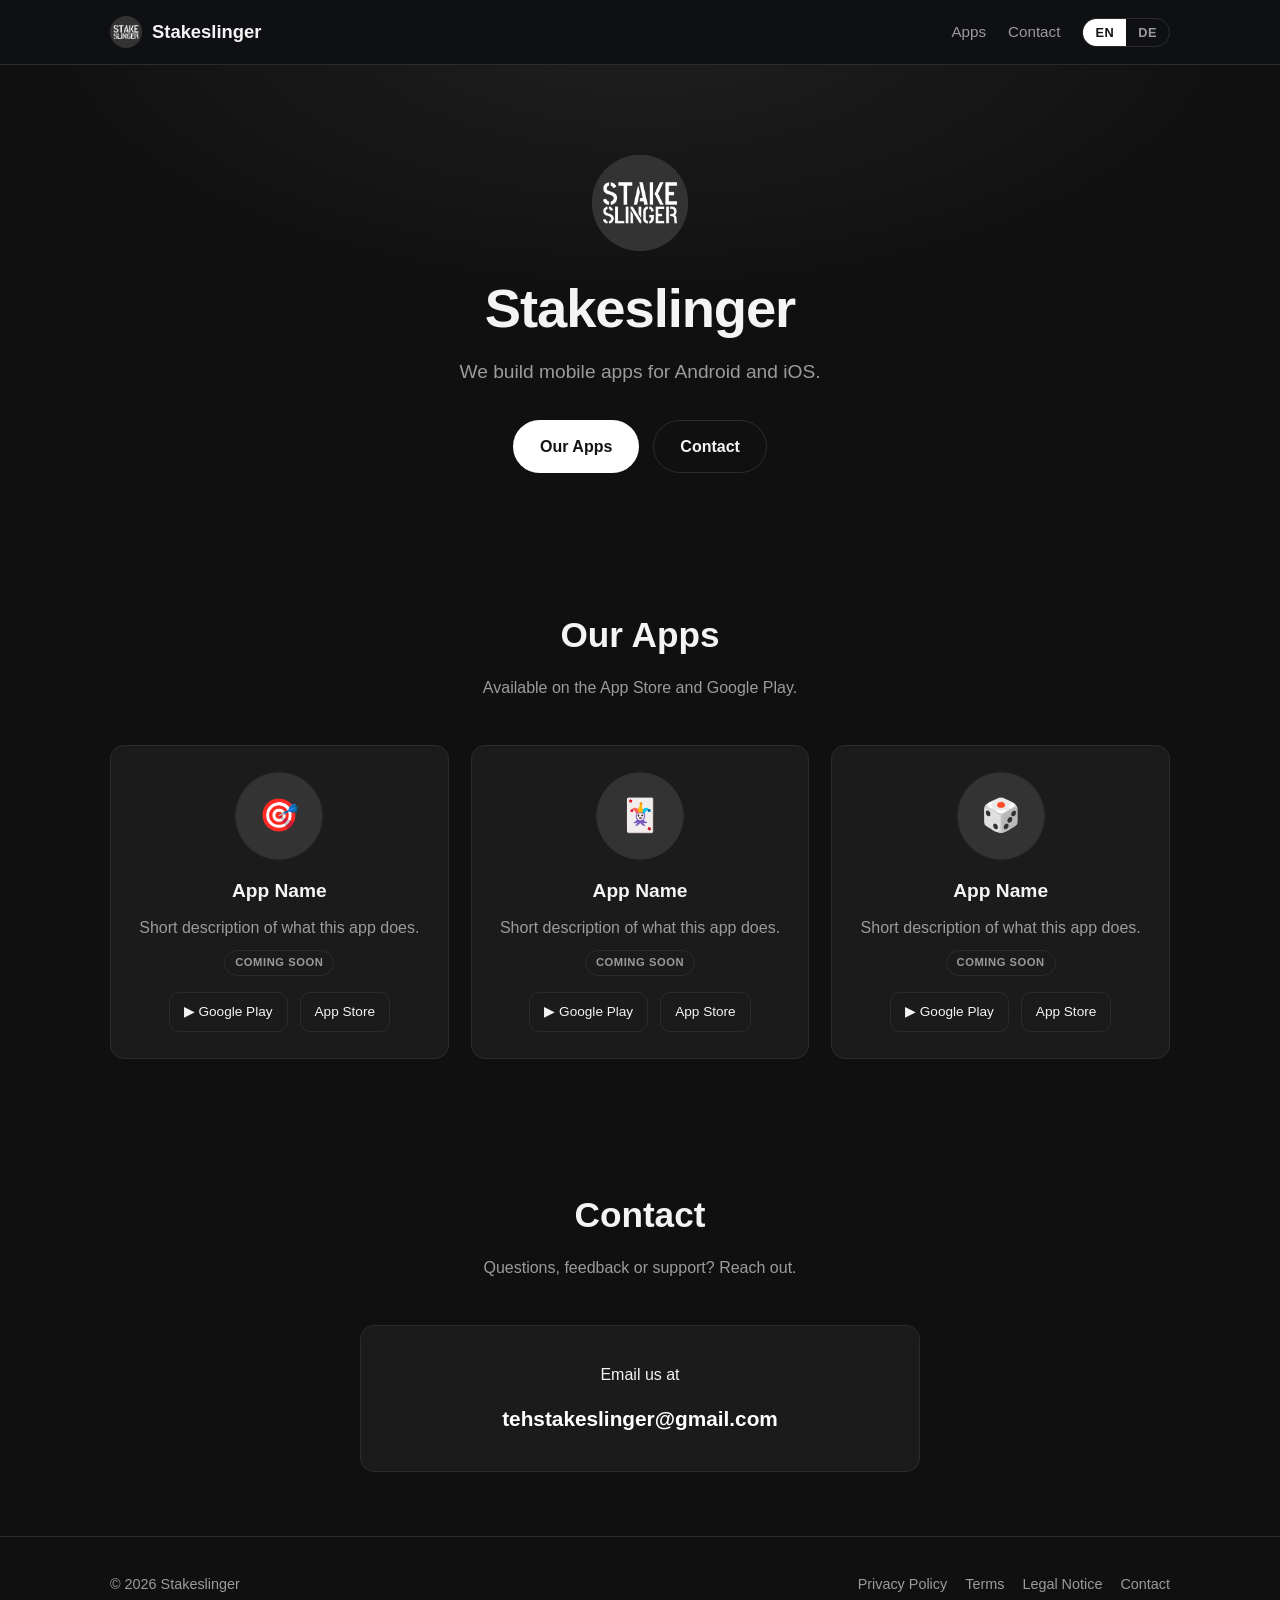
==== index.html @ e756782a "rework legal docs for Mexico jurisdiction + EU data transfer Company is based in Mexico; Firebase ba" ====
<!DOCTYPE html>
<html lang="en">
<head>
  <meta charset="UTF-8">
  <meta name="viewport" content="width=device-width, initial-scale=1.0">
  <title>Stakeslinger — Mobile Apps</title>
  <meta name="description" content="Stakeslinger builds mobile apps for Android and iOS. Learn about our apps and get in touch.">
  <meta name="author" content="Stakeslinger">
  <meta name="robots" content="index, follow">
  <link rel="canonical" href="https://stakeslinger.com/">

  <!-- Open Graph -->
  <meta property="og:type" content="website">
  <meta property="og:url" content="https://stakeslinger.com/">
  <meta property="og:title" content="Stakeslinger — Mobile Apps">
  <meta property="og:description" content="Stakeslinger builds mobile apps for Android and iOS.">
  <meta property="og:image" content="https://stakeslinger.com/images/og-image.png">
  <meta property="og:site_name" content="Stakeslinger">

  <!-- Twitter -->
  <meta name="twitter:card" content="summary_large_image">
  <meta name="twitter:title" content="Stakeslinger — Mobile Apps">
  <meta name="twitter:description" content="Stakeslinger builds mobile apps for Android and iOS.">
  <meta name="twitter:image" content="https://stakeslinger.com/images/og-image.png">

  <!-- Icons / PWA -->
  <link rel="icon" href="/favicon.ico" sizes="any">
  <link rel="icon" type="image/png" href="/icons/icon-32.png">
  <link rel="apple-touch-icon" href="/icons/icon-192.png">
  <link rel="manifest" href="/manifest.json">
  <meta name="theme-color" content="#101010">

  <link rel="stylesheet" href="/css/style.css">

  <!-- Structured Data -->
  <script type="application/ld+json">
  {
    "@context": "https://schema.org",
    "@type": "Organization",
    "name": "Stakeslinger",
    "url": "https://stakeslinger.com",
    "logo": "https://stakeslinger.com/images/logo.png",
    "email": "tehstakeslinger@gmail.com"
  }
  </script>
</head>
<body>
  <header class="site-header">
    <div class="container nav">
      <a class="brand" href="/">
        <img src="/images/logo.png" alt="Stakeslinger" onerror="this.style.display='none'">
        <span>Stakeslinger</span>
      </a>
      <nav class="nav-links">
        <a href="#apps" class="hide-mobile"><span data-lang="en">Apps</span><span data-lang="de">Apps</span></a>
        <a href="#contact" class="hide-mobile"><span data-lang="en">Contact</span><span data-lang="de">Kontakt</span></a>
        <div class="lang-toggle">
          <button data-set-lang="en">EN</button>
          <button data-set-lang="de">DE</button>
        </div>
      </nav>
    </div>
  </header>

  <!-- Hero -->
  <section class="hero">
    <div class="container">
      <img class="logo" src="/images/logo.png" alt="Stakeslinger" onerror="this.style.display='none'">
      <h1>Stakeslinger</h1>
      <p class="lead">
        <span data-lang="en">We build mobile apps for Android and iOS.</span>
        <span data-lang="de">Wir entwickeln mobile Apps für Android und iOS.</span>
      </p>
      <div class="btn-row">
        <a class="btn btn-primary" href="#apps"><span data-lang="en">Our Apps</span><span data-lang="de">Unsere Apps</span></a>
        <a class="btn btn-ghost" href="#contact"><span data-lang="en">Contact</span><span data-lang="de">Kontakt</span></a>
      </div>
    </div>
  </section>

  <!-- Apps -->
  <section id="apps">
    <div class="container">
      <h2><span data-lang="en">Our Apps</span><span data-lang="de">Unsere Apps</span></h2>
      <p class="sub">
        <span data-lang="en">Available on the App Store and Google Play.</span>
        <span data-lang="de">Verfügbar im App Store und bei Google Play.</span>
      </p>
      <div class="grid grid-3">

        <!-- TODO: replace placeholder app cards with real apps -->
        <div class="card app-card">
          <div class="app-icon">🎯</div>
          <h3>App Name</h3>
          <p>
            <span data-lang="en">Short description of what this app does.</span>
            <span data-lang="de">Kurze Beschreibung, was diese App macht.</span>
          </p>
          <span class="badge soon"><span data-lang="en">Coming soon</span><span data-lang="de">Demnächst</span></span>
          <div class="store-badges">
            <a href="#" aria-label="Google Play">▶ Google Play</a>
            <a href="#" aria-label="App Store"> App Store</a>
          </div>
        </div>

        <div class="card app-card">
          <div class="app-icon">🃏</div>
          <h3>App Name</h3>
          <p>
            <span data-lang="en">Short description of what this app does.</span>
            <span data-lang="de">Kurze Beschreibung, was diese App macht.</span>
          </p>
          <span class="badge soon"><span data-lang="en">Coming soon</span><span data-lang="de">Demnächst</span></span>
          <div class="store-badges">
            <a href="#" aria-label="Google Play">▶ Google Play</a>
            <a href="#" aria-label="App Store"> App Store</a>
          </div>
        </div>

        <div class="card app-card">
          <div class="app-icon">🎲</div>
          <h3>App Name</h3>
          <p>
            <span data-lang="en">Short description of what this app does.</span>
            <span data-lang="de">Kurze Beschreibung, was diese App macht.</span>
          </p>
          <span class="badge soon"><span data-lang="en">Coming soon</span><span data-lang="de">Demnächst</span></span>
          <div class="store-badges">
            <a href="#" aria-label="Google Play">▶ Google Play</a>
            <a href="#" aria-label="App Store"> App Store</a>
          </div>
        </div>

      </div>
    </div>
  </section>

  <!-- Contact -->
  <section id="contact">
    <div class="container">
      <h2><span data-lang="en">Contact</span><span data-lang="de">Kontakt</span></h2>
      <p class="sub">
        <span data-lang="en">Questions, feedback or support? Reach out.</span>
        <span data-lang="de">Fragen, Feedback oder Support? Melde dich.</span>
      </p>
      <div class="contact-box">
        <p style="margin-bottom:14px;">
          <span data-lang="en">Email us at</span>
          <span data-lang="de">Schreib uns an</span>
        </p>
        <a class="email" href="mailto:tehstakeslinger@gmail.com">tehstakeslinger@gmail.com</a>
      </div>
    </div>
  </section>

  <footer class="site-footer">
    <div class="container footer-inner">
      <div>© <span id="year">2026</span> Stakeslinger</div>
      <nav class="footer-links">
        <a href="/privacy-policy.html"><span data-lang="en">Privacy Policy</span><span data-lang="de">Datenschutz</span></a>
        <a href="/terms.html"><span data-lang="en">Terms</span><span data-lang="de">AGB</span></a>
        <a href="/impressum.html"><span data-lang="en">Legal Notice</span><span data-lang="de">Rechtliches</span></a>
        <a href="mailto:tehstakeslinger@gmail.com"><span data-lang="en">Contact</span><span data-lang="de">Kontakt</span></a>
      </nav>
    </div>
  </footer>

  <script src="/js/main.js"></script>
</body>
</html>
---- css/style.css ----
/* Stakeslinger — shared styles */
:root {
  /* Monochrome palette matched to the logo (charcoal circle #333 + white) */
  --bg: #101010;
  --bg-elev: #181818;
  --bg-card: #1b1b1b;
  --circle: #333333;       /* logo circle color */
  --border: #2c2c2c;
  --text: #f4f4f4;
  --text-dim: #9b9b9b;
  --accent: #ffffff;       /* primary = white */
  --accent-ink: #141414;   /* text on white surfaces */
  --radius: 14px;
  --maxw: 1100px;
  --font: -apple-system, BlinkMacSystemFont, "Segoe UI", Roboto, Helvetica, Arial, sans-serif;
}

* { box-sizing: border-box; margin: 0; padding: 0; }

html { scroll-behavior: smooth; }

body {
  font-family: var(--font);
  background: var(--bg);
  color: var(--text);
  line-height: 1.6;
  -webkit-font-smoothing: antialiased;
}

a { color: var(--accent); text-decoration: none; }
a:hover { text-decoration: underline; }

img { max-width: 100%; display: block; }

.container { max-width: var(--maxw); margin: 0 auto; padding: 0 20px; }

/* ---------- Header ---------- */
.site-header {
  position: sticky;
  top: 0;
  z-index: 50;
  background: rgba(15, 17, 21, 0.85);
  backdrop-filter: blur(10px);
  border-bottom: 1px solid var(--border);
}
.nav {
  display: flex;
  align-items: center;
  justify-content: space-between;
  height: 64px;
}
.brand {
  display: flex;
  align-items: center;
  gap: 10px;
  font-weight: 700;
  font-size: 1.15rem;
  color: var(--text);
}
.brand img { height: 32px; width: auto; }
.brand:hover { text-decoration: none; }
.nav-links { display: flex; align-items: center; gap: 22px; }
.nav-links a { color: var(--text-dim); font-size: 0.95rem; }
.nav-links a:hover { color: var(--text); text-decoration: none; }

.lang-toggle {
  display: inline-flex;
  border: 1px solid var(--border);
  border-radius: 999px;
  overflow: hidden;
}
.lang-toggle button {
  background: transparent;
  border: 0;
  color: var(--text-dim);
  padding: 6px 12px;
  font-size: 0.8rem;
  font-weight: 600;
  cursor: pointer;
  letter-spacing: 0.04em;
}
.lang-toggle button.active { background: var(--accent); color: var(--accent-ink); }

/* ---------- Hero ---------- */
.hero {
  padding: 90px 0 70px;
  text-align: center;
  background:
    radial-gradient(900px 420px at 50% -12%, rgba(255,255,255,0.07), transparent 70%),
    var(--bg);
}
.hero img.logo { height: 96px; width: auto; margin: 0 auto 28px; }
.hero h1 { font-size: clamp(2.1rem, 5vw, 3.4rem); line-height: 1.1; letter-spacing: -0.02em; }
.hero p.lead { color: var(--text-dim); font-size: 1.2rem; max-width: 640px; margin: 18px auto 32px; }

.btn {
  display: inline-block;
  padding: 13px 26px;
  border-radius: 999px;
  font-weight: 600;
  font-size: 1rem;
  cursor: pointer;
  border: 1px solid transparent;
  transition: transform 0.12s ease, opacity 0.12s ease;
}
.btn:hover { text-decoration: none; transform: translateY(-1px); }
.btn-primary { background: var(--accent); color: var(--accent-ink); }
.btn-primary:hover { background: #e2e2e2; }
.btn-ghost { background: transparent; border-color: var(--border); color: var(--text); }
.btn-ghost:hover { border-color: var(--text-dim); }
.btn-row { display: flex; gap: 14px; justify-content: center; flex-wrap: wrap; }

/* ---------- Sections ---------- */
section { padding: 64px 0; }
section h2 { font-size: clamp(1.6rem, 3vw, 2.2rem); margin-bottom: 12px; text-align: center; }
section .sub { color: var(--text-dim); text-align: center; max-width: 620px; margin: 0 auto 44px; }

.grid { display: grid; gap: 22px; }
.grid-3 { grid-template-columns: repeat(3, 1fr); }
.grid-2 { grid-template-columns: repeat(2, 1fr); }

.card {
  background: var(--bg-card);
  border: 1px solid var(--border);
  border-radius: var(--radius);
  padding: 26px;
}
.card h3 { font-size: 1.2rem; margin-bottom: 8px; }
.card p { color: var(--text-dim); }
.card .icon { font-size: 1.8rem; margin-bottom: 14px; }

/* App cards */
.app-card { text-align: center; }
.app-card .app-icon {
  width: 88px; height: 88px; border-radius: 50%; margin: 0 auto 16px;
  background: var(--circle); border: 1px solid var(--border);
  display: flex; align-items: center; justify-content: center; font-size: 2rem;
}
.badge {
  display: inline-block; font-size: 0.7rem; font-weight: 700; letter-spacing: 0.05em;
  text-transform: uppercase; padding: 3px 10px; border-radius: 999px;
  background: rgba(255,255,255,0.10); color: var(--text); margin-top: 10px;
}
.badge.soon { background: transparent; color: var(--text-dim); border: 1px solid var(--border); }

.store-badges { display: flex; gap: 12px; justify-content: center; margin-top: 16px; flex-wrap: wrap; }
.store-badges a {
  display: inline-flex; align-items: center; gap: 8px;
  border: 1px solid var(--border); border-radius: 10px; padding: 8px 14px;
  color: var(--text); font-size: 0.85rem;
}
.store-badges a:hover { text-decoration: none; border-color: var(--accent); }

/* ---------- Contact ---------- */
.contact-box {
  background: var(--bg-card); border: 1px solid var(--border);
  border-radius: var(--radius); padding: 36px; text-align: center; max-width: 560px; margin: 0 auto;
}
.contact-box a.email { font-size: 1.3rem; font-weight: 600; color: var(--accent); }

/* ---------- Legal pages ---------- */
.legal { max-width: 800px; padding: 56px 20px 80px; }
.legal h1 { font-size: 2rem; margin-bottom: 8px; }
.legal h2 { font-size: 1.3rem; margin: 32px 0 10px; text-align: left; }
.legal h3 { font-size: 1.05rem; margin: 20px 0 8px; }
.legal p, .legal li { color: var(--text-dim); margin-bottom: 10px; }
.legal ul { padding-left: 22px; }
.legal .updated { color: var(--text-dim); font-size: 0.9rem; margin-bottom: 28px; }
.legal a { text-decoration: underline; text-underline-offset: 2px; }
.legal table { width: 100%; border-collapse: collapse; margin: 16px 0; }
.legal th, .legal td { border: 1px solid var(--border); padding: 10px 12px; text-align: left; font-size: 0.92rem; }
.legal th { background: var(--bg-elev); color: var(--text); }
.legal td { color: var(--text-dim); }

/* ---------- Footer ---------- */
.site-footer {
  border-top: 1px solid var(--border);
  padding: 36px 0;
  color: var(--text-dim);
  font-size: 0.9rem;
}
.footer-inner { display: flex; justify-content: space-between; align-items: center; flex-wrap: wrap; gap: 16px; }
.footer-links { display: flex; gap: 18px; flex-wrap: wrap; }
.footer-links a { color: var(--text-dim); }
.footer-links a:hover { color: var(--text); text-decoration: none; }

/* ---------- i18n visibility ---------- */
[data-lang] { display: none; }
html[lang="en"] [data-lang="en"] { display: revert; }
html[lang="de"] [data-lang="de"] { display: revert; }
/* keep block-level i18n containers as block */
html[lang="en"] span[data-lang="en"], html[lang="de"] span[data-lang="de"] { display: inline; }

/* ---------- Responsive ---------- */
@media (max-width: 820px) {
  .grid-3 { grid-template-columns: 1fr; }
  .grid-2 { grid-template-columns: 1fr; }
  .nav-links { gap: 14px; }
  .nav-links a.hide-mobile { display: none; }
}
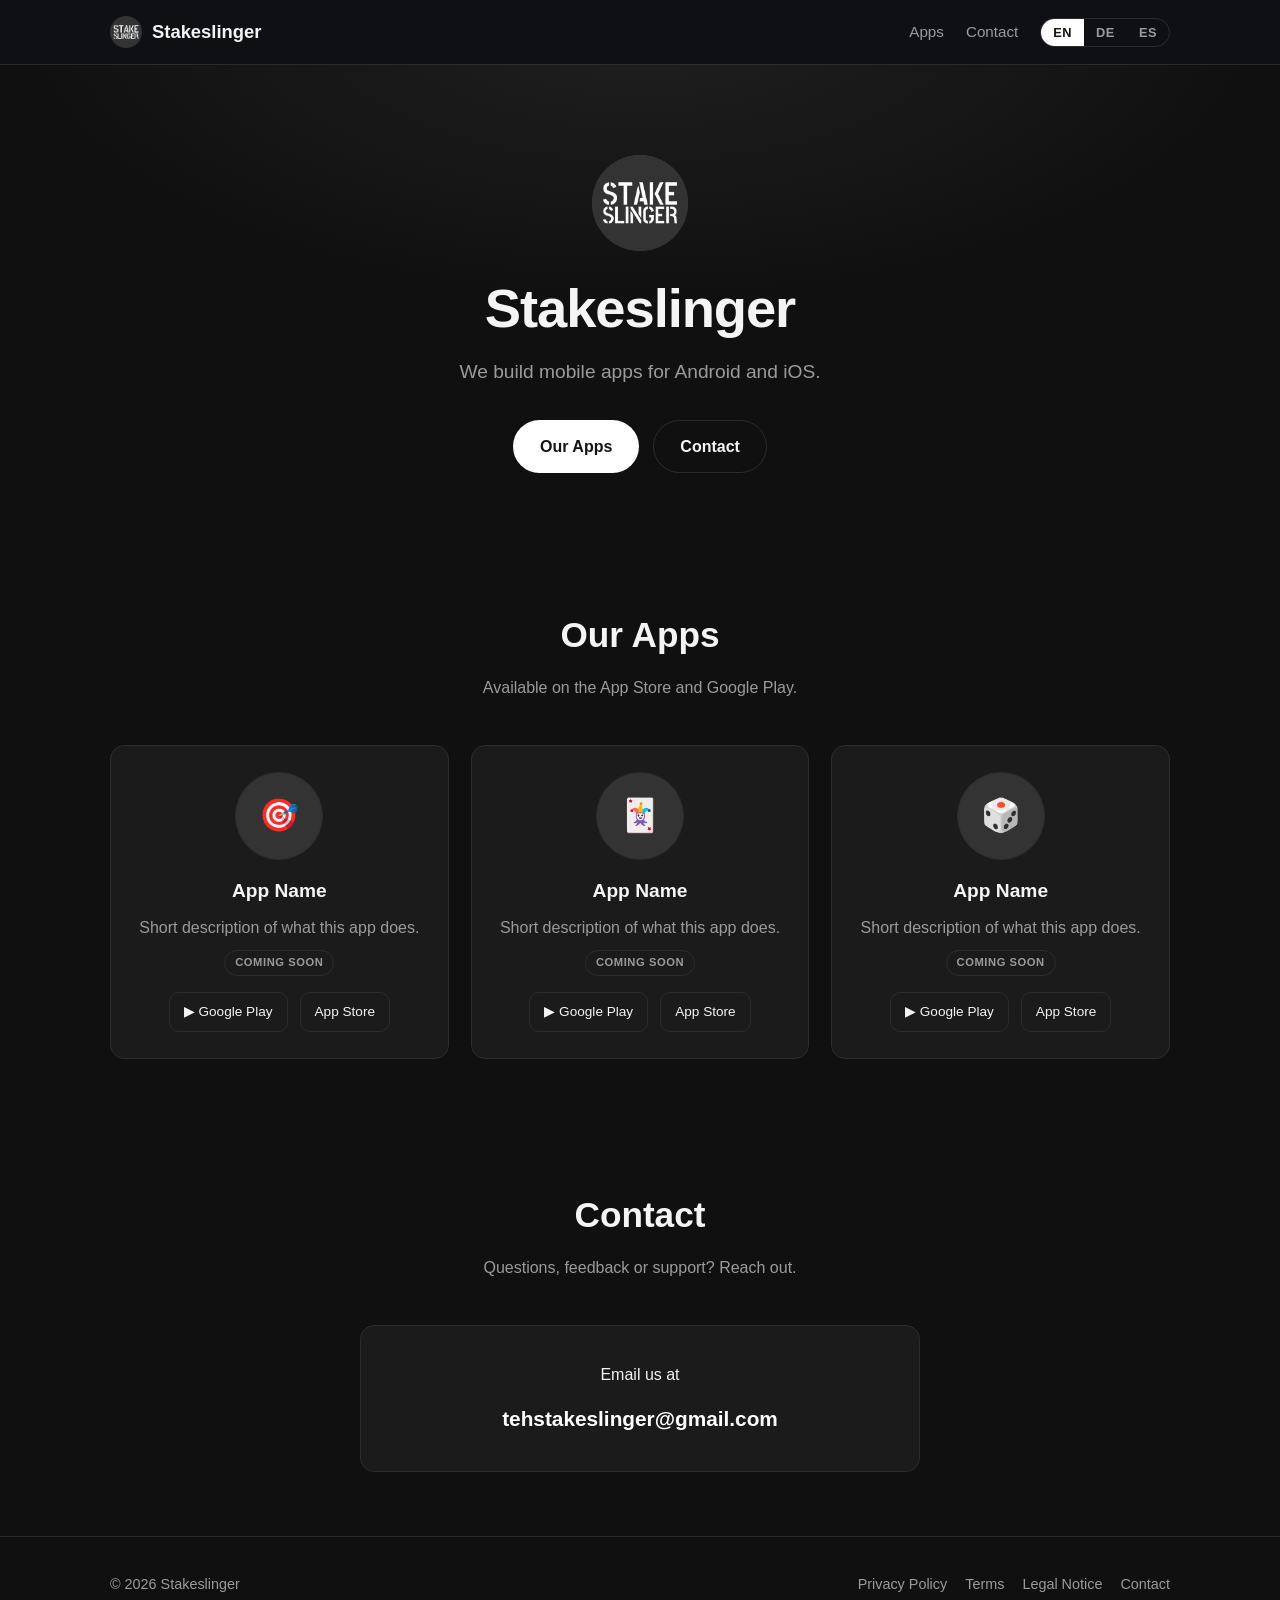
==== commit f81f8152: "add Spanish (ES) as third language - main.js: add es to supported langs + navigator detection - styl" ====
--- a/index.html
+++ b/index.html
@@ -52,11 +52,12 @@
         <span>Stakeslinger</span>
       </a>
       <nav class="nav-links">
-        <a href="#apps" class="hide-mobile"><span data-lang="en">Apps</span><span data-lang="de">Apps</span></a>
-        <a href="#contact" class="hide-mobile"><span data-lang="en">Contact</span><span data-lang="de">Kontakt</span></a>
+        <a href="#apps" class="hide-mobile"><span data-lang="en">Apps</span><span data-lang="de">Apps</span><span data-lang="es">Apps</span></a>
+        <a href="#contact" class="hide-mobile"><span data-lang="en">Contact</span><span data-lang="de">Kontakt</span><span data-lang="es">Contacto</span></a>
         <div class="lang-toggle">
           <button data-set-lang="en">EN</button>
           <button data-set-lang="de">DE</button>
+          <button data-set-lang="es">ES</button>
         </div>
       </nav>
     </div>
@@ -69,11 +70,11 @@
       <h1>Stakeslinger</h1>
       <p class="lead">
         <span data-lang="en">We build mobile apps for Android and iOS.</span>
-        <span data-lang="de">Wir entwickeln mobile Apps für Android und iOS.</span>
+        <span data-lang="de">Wir entwickeln mobile Apps für Android und iOS.</span><span data-lang="es">Desarrollamos apps móviles para Android e iOS.</span>
       </p>
       <div class="btn-row">
-        <a class="btn btn-primary" href="#apps"><span data-lang="en">Our Apps</span><span data-lang="de">Unsere Apps</span></a>
-        <a class="btn btn-ghost" href="#contact"><span data-lang="en">Contact</span><span data-lang="de">Kontakt</span></a>
+        <a class="btn btn-primary" href="#apps"><span data-lang="en">Our Apps</span><span data-lang="de">Unsere Apps</span><span data-lang="es">Nuestras Apps</span></a>
+        <a class="btn btn-ghost" href="#contact"><span data-lang="en">Contact</span><span data-lang="de">Kontakt</span><span data-lang="es">Contacto</span></a>
       </div>
     </div>
   </section>
@@ -81,10 +82,10 @@
   <!-- Apps -->
   <section id="apps">
     <div class="container">
-      <h2><span data-lang="en">Our Apps</span><span data-lang="de">Unsere Apps</span></h2>
+      <h2><span data-lang="en">Our Apps</span><span data-lang="de">Unsere Apps</span><span data-lang="es">Nuestras Apps</span></h2>
       <p class="sub">
         <span data-lang="en">Available on the App Store and Google Play.</span>
-        <span data-lang="de">Verfügbar im App Store und bei Google Play.</span>
+        <span data-lang="de">Verfügbar im App Store und bei Google Play.</span><span data-lang="es">Disponibles en App Store y Google Play.</span>
       </p>
       <div class="grid grid-3">
 
@@ -94,9 +95,9 @@
           <h3>App Name</h3>
           <p>
             <span data-lang="en">Short description of what this app does.</span>
-            <span data-lang="de">Kurze Beschreibung, was diese App macht.</span>
+            <span data-lang="de">Kurze Beschreibung, was diese App macht.</span><span data-lang="es">Breve descripción de lo que hace esta app.</span>
           </p>
-          <span class="badge soon"><span data-lang="en">Coming soon</span><span data-lang="de">Demnächst</span></span>
+          <span class="badge soon"><span data-lang="en">Coming soon</span><span data-lang="de">Demnächst</span><span data-lang="es">Próximamente</span></span>
           <div class="store-badges">
             <a href="#" aria-label="Google Play">▶ Google Play</a>
             <a href="#" aria-label="App Store"> App Store</a>
@@ -108,9 +109,9 @@
           <h3>App Name</h3>
           <p>
             <span data-lang="en">Short description of what this app does.</span>
-            <span data-lang="de">Kurze Beschreibung, was diese App macht.</span>
+            <span data-lang="de">Kurze Beschreibung, was diese App macht.</span><span data-lang="es">Breve descripción de lo que hace esta app.</span>
           </p>
-          <span class="badge soon"><span data-lang="en">Coming soon</span><span data-lang="de">Demnächst</span></span>
+          <span class="badge soon"><span data-lang="en">Coming soon</span><span data-lang="de">Demnächst</span><span data-lang="es">Próximamente</span></span>
           <div class="store-badges">
             <a href="#" aria-label="Google Play">▶ Google Play</a>
             <a href="#" aria-label="App Store"> App Store</a>
@@ -122,9 +123,9 @@
           <h3>App Name</h3>
           <p>
             <span data-lang="en">Short description of what this app does.</span>
-            <span data-lang="de">Kurze Beschreibung, was diese App macht.</span>
+            <span data-lang="de">Kurze Beschreibung, was diese App macht.</span><span data-lang="es">Breve descripción de lo que hace esta app.</span>
           </p>
-          <span class="badge soon"><span data-lang="en">Coming soon</span><span data-lang="de">Demnächst</span></span>
+          <span class="badge soon"><span data-lang="en">Coming soon</span><span data-lang="de">Demnächst</span><span data-lang="es">Próximamente</span></span>
           <div class="store-badges">
             <a href="#" aria-label="Google Play">▶ Google Play</a>
             <a href="#" aria-label="App Store"> App Store</a>
@@ -138,15 +139,15 @@
   <!-- Contact -->
   <section id="contact">
     <div class="container">
-      <h2><span data-lang="en">Contact</span><span data-lang="de">Kontakt</span></h2>
+      <h2><span data-lang="en">Contact</span><span data-lang="de">Kontakt</span><span data-lang="es">Contacto</span></h2>
       <p class="sub">
         <span data-lang="en">Questions, feedback or support? Reach out.</span>
-        <span data-lang="de">Fragen, Feedback oder Support? Melde dich.</span>
+        <span data-lang="de">Fragen, Feedback oder Support? Melde dich.</span><span data-lang="es">¿Preguntas, comentarios o soporte? Escríbenos.</span>
       </p>
       <div class="contact-box">
         <p style="margin-bottom:14px;">
           <span data-lang="en">Email us at</span>
-          <span data-lang="de">Schreib uns an</span>
+          <span data-lang="de">Schreib uns an</span><span data-lang="es">Escríbenos a</span>
         </p>
         <a class="email" href="mailto:tehstakeslinger@gmail.com">tehstakeslinger@gmail.com</a>
       </div>
@@ -157,10 +158,10 @@
     <div class="container footer-inner">
       <div>© <span id="year">2026</span> Stakeslinger</div>
       <nav class="footer-links">
-        <a href="/privacy-policy.html"><span data-lang="en">Privacy Policy</span><span data-lang="de">Datenschutz</span></a>
-        <a href="/terms.html"><span data-lang="en">Terms</span><span data-lang="de">AGB</span></a>
-        <a href="/impressum.html"><span data-lang="en">Legal Notice</span><span data-lang="de">Rechtliches</span></a>
-        <a href="mailto:tehstakeslinger@gmail.com"><span data-lang="en">Contact</span><span data-lang="de">Kontakt</span></a>
+        <a href="/privacy-policy.html"><span data-lang="en">Privacy Policy</span><span data-lang="de">Datenschutz</span><span data-lang="es">Privacidad</span></a>
+        <a href="/terms.html"><span data-lang="en">Terms</span><span data-lang="de">AGB</span><span data-lang="es">Términos</span></a>
+        <a href="/impressum.html"><span data-lang="en">Legal Notice</span><span data-lang="de">Rechtliches</span><span data-lang="es">Aviso legal</span></a>
+        <a href="mailto:tehstakeslinger@gmail.com"><span data-lang="en">Contact</span><span data-lang="de">Kontakt</span><span data-lang="es">Contacto</span></a>
       </nav>
     </div>
   </footer>
--- a/css/style.css
+++ b/css/style.css
@@ -188,8 +188,11 @@
 [data-lang] { display: none; }
 html[lang="en"] [data-lang="en"] { display: revert; }
 html[lang="de"] [data-lang="de"] { display: revert; }
+html[lang="es"] [data-lang="es"] { display: revert; }
 /* keep block-level i18n containers as block */
-html[lang="en"] span[data-lang="en"], html[lang="de"] span[data-lang="de"] { display: inline; }
+html[lang="en"] span[data-lang="en"],
+html[lang="de"] span[data-lang="de"],
+html[lang="es"] span[data-lang="es"] { display: inline; }
 
 /* ---------- Responsive ---------- */
 @media (max-width: 820px) {
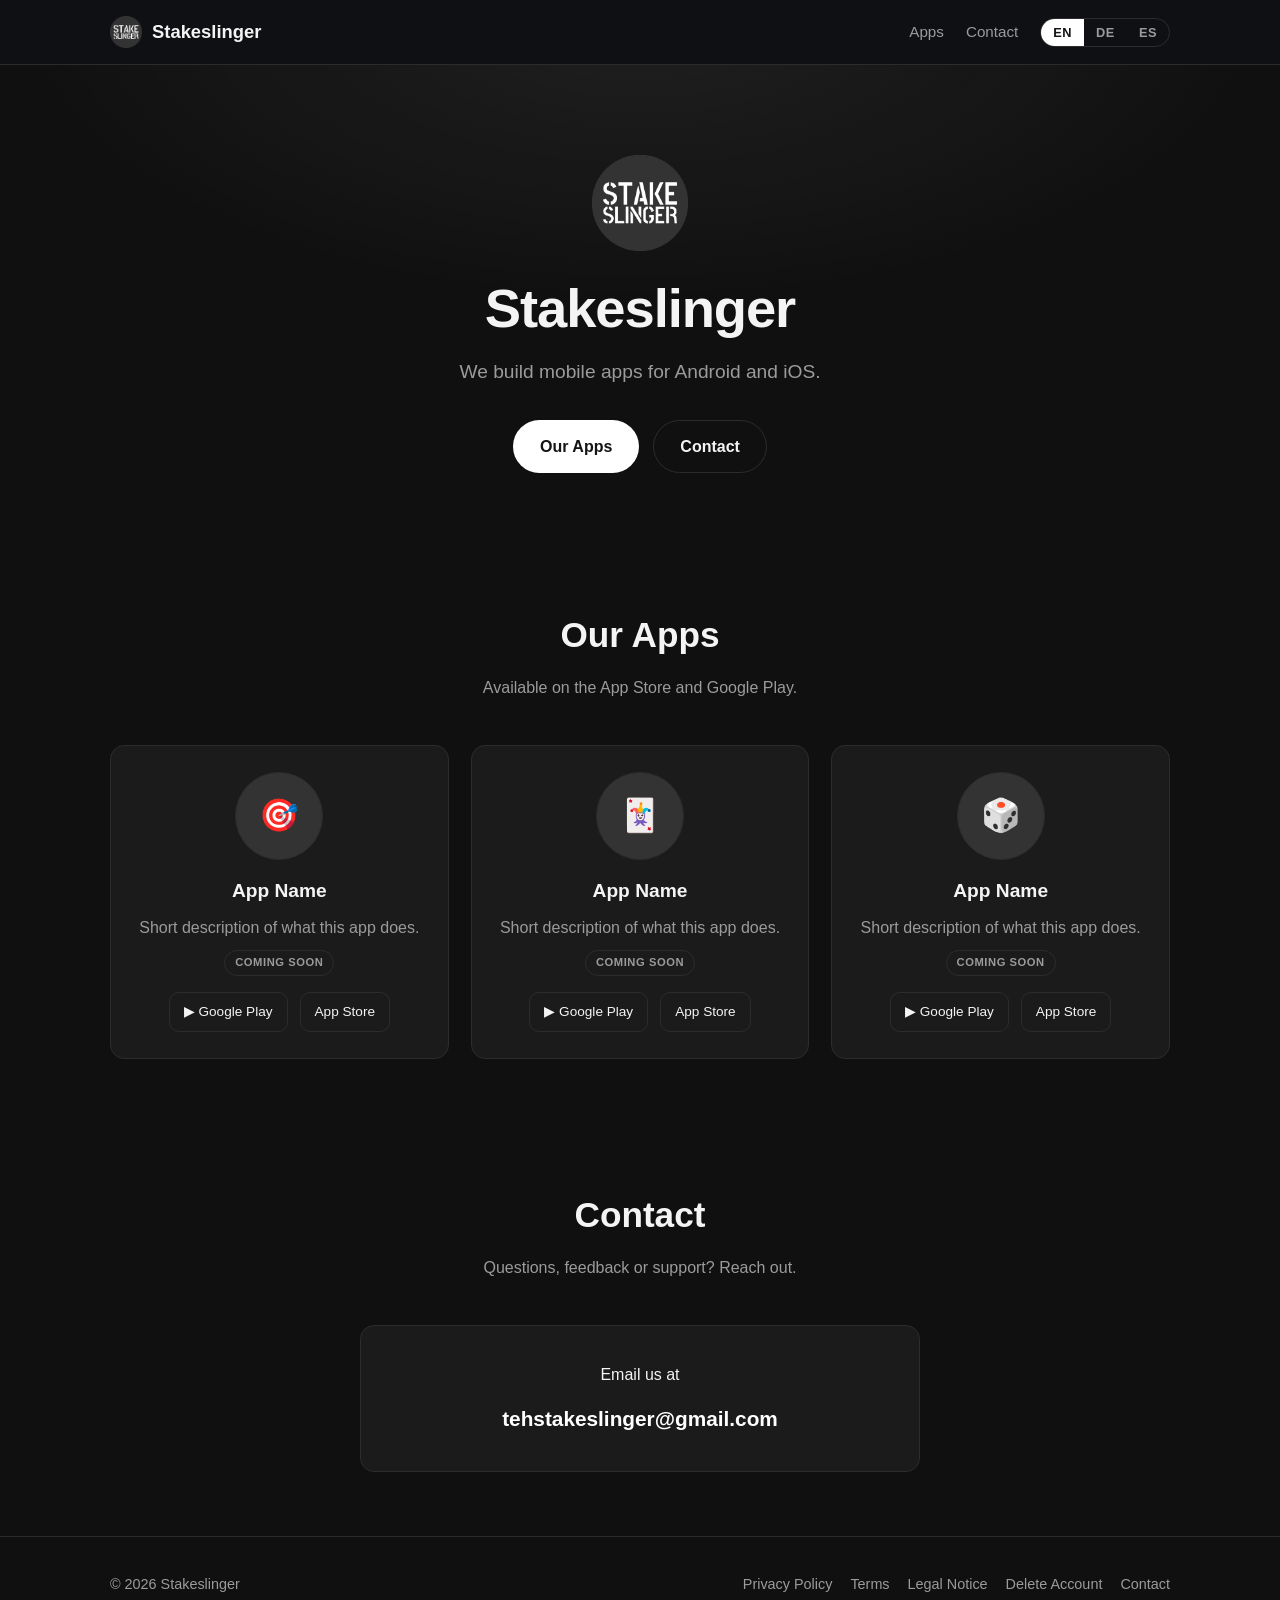
==== commit d9034b06: "add account/data deletion request page - delete-account.html: trilingual (EN/DE/ES) page explaining " ====
--- a/index.html
+++ b/index.html
@@ -161,6 +161,7 @@
         <a href="/privacy-policy.html"><span data-lang="en">Privacy Policy</span><span data-lang="de">Datenschutz</span><span data-lang="es">Privacidad</span></a>
         <a href="/terms.html"><span data-lang="en">Terms</span><span data-lang="de">AGB</span><span data-lang="es">Términos</span></a>
         <a href="/impressum.html"><span data-lang="en">Legal Notice</span><span data-lang="de">Rechtliches</span><span data-lang="es">Aviso legal</span></a>
+        <a href="/delete-account.html"><span data-lang="en">Delete Account</span><span data-lang="de">Konto löschen</span><span data-lang="es">Eliminar cuenta</span></a>
         <a href="mailto:tehstakeslinger@gmail.com"><span data-lang="en">Contact</span><span data-lang="de">Kontakt</span><span data-lang="es">Contacto</span></a>
       </nav>
     </div>
--- a/css/style.css
+++ b/css/style.css
@@ -184,6 +184,19 @@
 .footer-links a { color: var(--text-dim); }
 .footer-links a:hover { color: var(--text); text-decoration: none; }
 
+/* ---------- Form ---------- */
+.form { max-width: 560px; margin: 8px 0 0; }
+.form label { display: block; font-size: 0.9rem; color: var(--text); margin: 18px 0 6px; font-weight: 600; }
+.form input, .form select, .form textarea {
+  width: 100%; padding: 11px 13px; background: var(--bg-elev);
+  border: 1px solid var(--border); border-radius: 10px; color: var(--text);
+  font-family: inherit; font-size: 0.95rem;
+}
+.form input:focus, .form select:focus, .form textarea:focus { outline: none; border-color: var(--text-dim); }
+.form textarea { min-height: 110px; resize: vertical; }
+.form .btn { margin-top: 22px; border: 0; cursor: pointer; font-family: inherit; }
+.form .note { color: var(--text-dim); font-size: 0.85rem; margin-top: 16px; }
+
 /* ---------- i18n visibility ---------- */
 [data-lang] { display: none; }
 html[lang="en"] [data-lang="en"] { display: revert; }
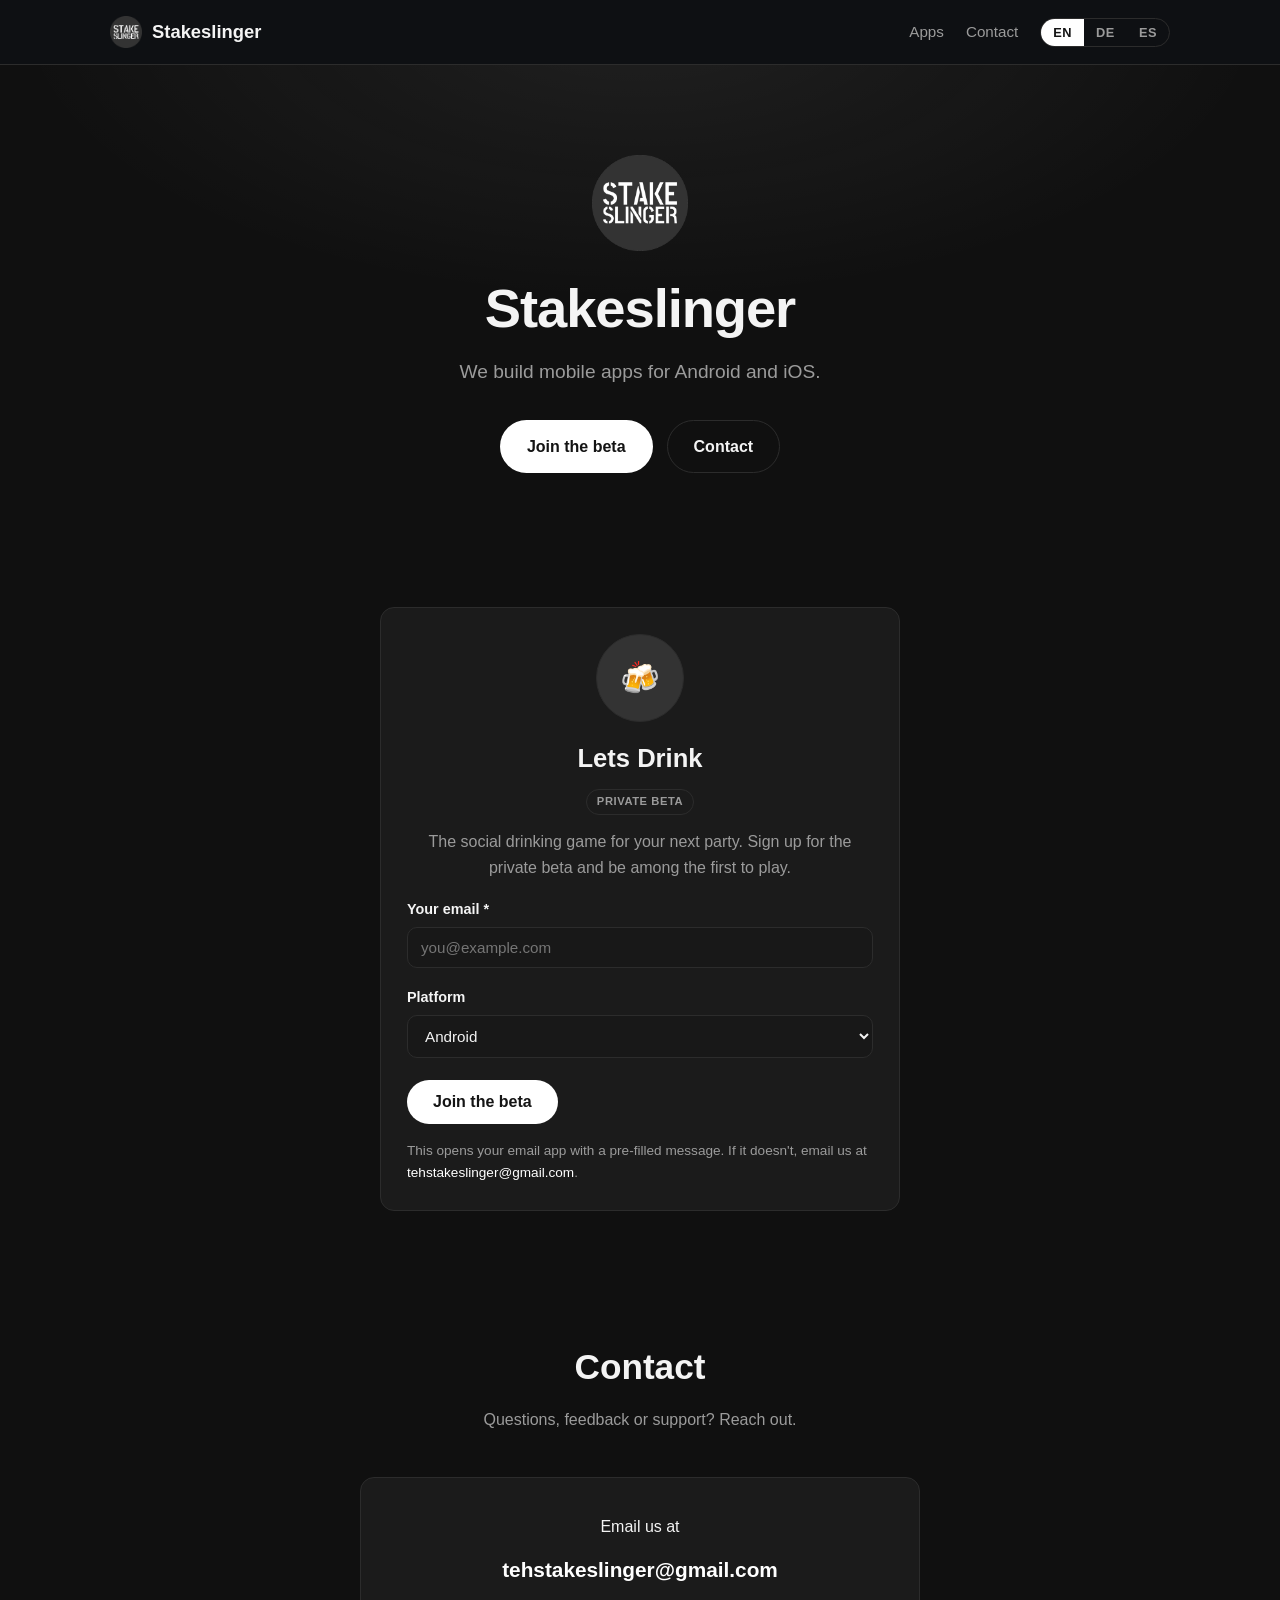
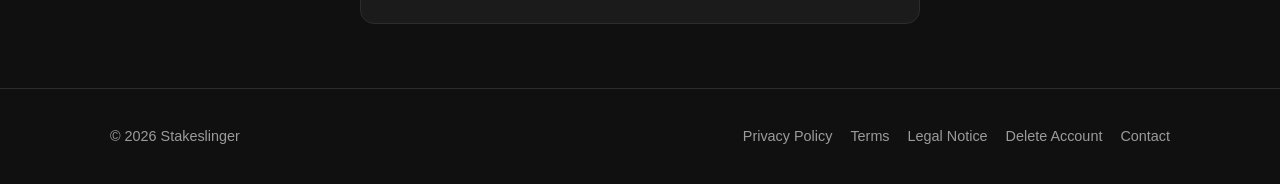
==== commit 644177f9: "show only Lets Drink app with private beta signup - replace 3 placeholder app cards with single Lets" ====
--- a/index.html
+++ b/index.html
@@ -73,65 +73,52 @@
         <span data-lang="de">Wir entwickeln mobile Apps für Android und iOS.</span><span data-lang="es">Desarrollamos apps móviles para Android e iOS.</span>
       </p>
       <div class="btn-row">
-        <a class="btn btn-primary" href="#apps"><span data-lang="en">Our Apps</span><span data-lang="de">Unsere Apps</span><span data-lang="es">Nuestras Apps</span></a>
+        <a class="btn btn-primary" href="#apps"><span data-lang="en">Join the beta</span><span data-lang="de">Beta beitreten</span><span data-lang="es">Unirme a la beta</span></a>
         <a class="btn btn-ghost" href="#contact"><span data-lang="en">Contact</span><span data-lang="de">Kontakt</span><span data-lang="es">Contacto</span></a>
       </div>
     </div>
   </section>
 
-  <!-- Apps -->
+  <!-- App: Lets Drink (Beta) -->
   <section id="apps">
     <div class="container">
-      <h2><span data-lang="en">Our Apps</span><span data-lang="de">Unsere Apps</span><span data-lang="es">Nuestras Apps</span></h2>
-      <p class="sub">
-        <span data-lang="en">Available on the App Store and Google Play.</span>
-        <span data-lang="de">Verfügbar im App Store und bei Google Play.</span><span data-lang="es">Disponibles en App Store y Google Play.</span>
-      </p>
-      <div class="grid grid-3">
+      <div class="card app-card app-solo">
+        <div class="app-icon">🍻</div>
+        <h3>Lets Drink</h3>
+        <span class="badge soon"><span data-lang="en">Private Beta</span><span data-lang="de">Private Beta</span><span data-lang="es">Beta privada</span></span>
+        <!-- TODO: refine Lets Drink tagline -->
+        <p style="margin-top:14px;">
+          <span data-lang="en">The social drinking game for your next party. Sign up for the private beta and be among the first to play.</span>
+          <span data-lang="de">Das Trinkspiel für deine nächste Party. Melde dich für die private Beta an und sei von Anfang an dabei.</span>
+          <span data-lang="es">El juego para beber en tu próxima fiesta. Regístrate en la beta privada y sé de los primeros en jugar.</span>
+        </p>
 
-        <!-- TODO: replace placeholder app cards with real apps -->
-        <div class="card app-card">
-          <div class="app-icon">🎯</div>
-          <h3>App Name</h3>
-          <p>
-            <span data-lang="en">Short description of what this app does.</span>
-            <span data-lang="de">Kurze Beschreibung, was diese App macht.</span><span data-lang="es">Breve descripción de lo que hace esta app.</span>
+        <form class="form" id="betaForm" style="margin-top:8px;">
+          <label for="beta-email">
+            <span data-lang="en">Your email *</span><span data-lang="de">Deine E-Mail *</span><span data-lang="es">Tu correo *</span>
+          </label>
+          <input type="email" id="beta-email" name="email" required autocomplete="email" placeholder="you@example.com">
+
+          <label for="beta-platform">
+            <span data-lang="en">Platform</span><span data-lang="de">Plattform</span><span data-lang="es">Plataforma</span>
+          </label>
+          <select id="beta-platform" name="platform">
+            <option value="Android">Android</option>
+            <option value="iOS">iOS</option>
+            <option value="Both">Android + iOS</option>
+          </select>
+
+          <button type="submit" class="btn btn-primary">
+            <span data-lang="en">Join the beta</span><span data-lang="de">Beta beitreten</span><span data-lang="es">Unirme a la beta</span>
+          </button>
+
+          <p class="note">
+            <span data-lang="en">This opens your email app with a pre-filled message. If it doesn't, email us at </span>
+            <span data-lang="de">Dies öffnet deine E-Mail-App mit vorausgefüllter Nachricht. Falls nicht, schreib an </span>
+            <span data-lang="es">Esto abre tu app de correo con un mensaje predefinido. Si no funciona, escríbenos a </span>
+            <a href="mailto:tehstakeslinger@gmail.com?subject=Lets%20Drink%20Beta%20signup">tehstakeslinger@gmail.com</a>.
           </p>
-          <span class="badge soon"><span data-lang="en">Coming soon</span><span data-lang="de">Demnächst</span><span data-lang="es">Próximamente</span></span>
-          <div class="store-badges">
-            <a href="#" aria-label="Google Play">▶ Google Play</a>
-            <a href="#" aria-label="App Store"> App Store</a>
-          </div>
-        </div>
-
-        <div class="card app-card">
-          <div class="app-icon">🃏</div>
-          <h3>App Name</h3>
-          <p>
-            <span data-lang="en">Short description of what this app does.</span>
-            <span data-lang="de">Kurze Beschreibung, was diese App macht.</span><span data-lang="es">Breve descripción de lo que hace esta app.</span>
-          </p>
-          <span class="badge soon"><span data-lang="en">Coming soon</span><span data-lang="de">Demnächst</span><span data-lang="es">Próximamente</span></span>
-          <div class="store-badges">
-            <a href="#" aria-label="Google Play">▶ Google Play</a>
-            <a href="#" aria-label="App Store"> App Store</a>
-          </div>
-        </div>
-
-        <div class="card app-card">
-          <div class="app-icon">🎲</div>
-          <h3>App Name</h3>
-          <p>
-            <span data-lang="en">Short description of what this app does.</span>
-            <span data-lang="de">Kurze Beschreibung, was diese App macht.</span><span data-lang="es">Breve descripción de lo que hace esta app.</span>
-          </p>
-          <span class="badge soon"><span data-lang="en">Coming soon</span><span data-lang="de">Demnächst</span><span data-lang="es">Próximamente</span></span>
-          <div class="store-badges">
-            <a href="#" aria-label="Google Play">▶ Google Play</a>
-            <a href="#" aria-label="App Store"> App Store</a>
-          </div>
-        </div>
-
+        </form>
       </div>
     </div>
   </section>
@@ -168,5 +155,21 @@
   </footer>
 
   <script src="/js/main.js"></script>
+  <script>
+    document.getElementById("betaForm").addEventListener("submit", function (e) {
+      e.preventDefault();
+      var email = document.getElementById("beta-email").value || "(not provided)";
+      var platform = document.getElementById("beta-platform").value || "(not specified)";
+      var subject = "Lets Drink Beta signup";
+      var body =
+        "Lets Drink — private beta signup\n\n" +
+        "Email: " + email + "\n" +
+        "Platform: " + platform + "\n\n" +
+        "Please add me to the Lets Drink beta.";
+      window.location.href =
+        "mailto:tehstakeslinger@gmail.com?subject=" +
+        encodeURIComponent(subject) + "&body=" + encodeURIComponent(body);
+    });
+  </script>
 </body>
 </html>
--- a/css/style.css
+++ b/css/style.css
@@ -131,6 +131,11 @@
 
 /* App cards */
 .app-card { text-align: center; }
+.app-solo { max-width: 520px; margin: 0 auto; text-align: left; }
+.app-solo .app-icon, .app-solo h3, .app-solo > .badge { margin-left: auto; margin-right: auto; }
+.app-solo h3 { text-align: center; font-size: 1.6rem; }
+.app-solo > .badge { display: block; width: fit-content; }
+.app-solo > p { text-align: center; }
 .app-card .app-icon {
   width: 88px; height: 88px; border-radius: 50%; margin: 0 auto 16px;
   background: var(--circle); border: 1px solid var(--border);
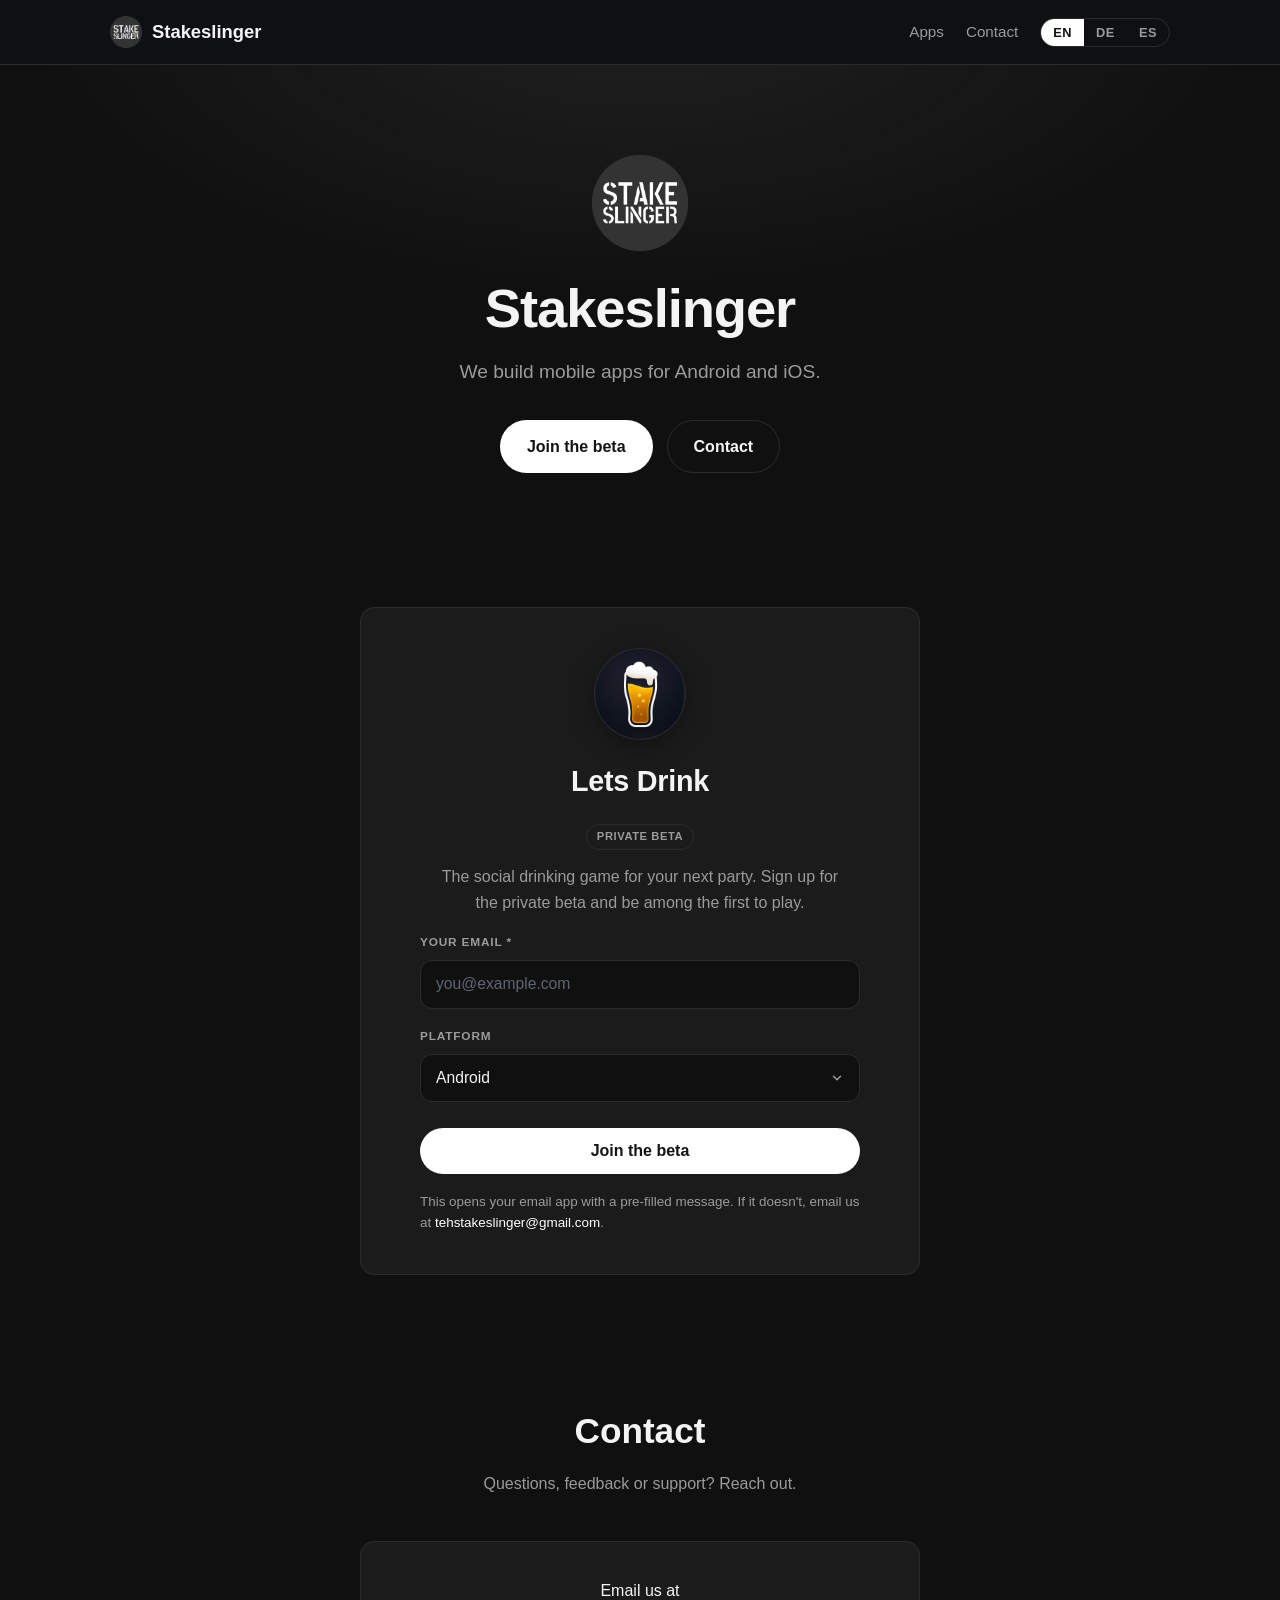
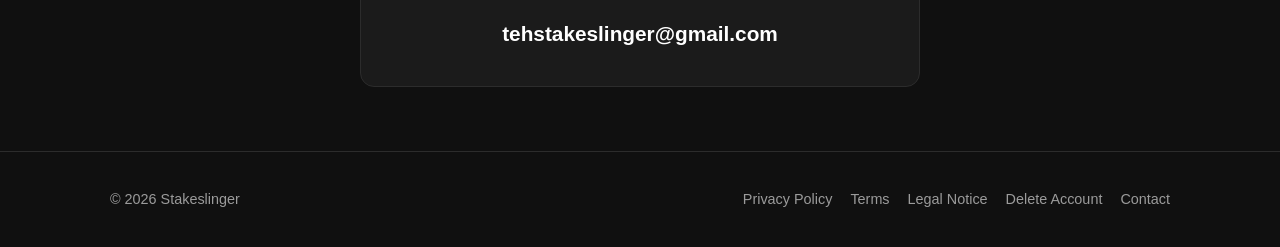
==== commit 9e06505b: "polish forms + use real Lets Drink app icon - restyle form inputs/select/textarea: larger padding, 1" ====
--- a/index.html
+++ b/index.html
@@ -83,7 +83,7 @@
   <section id="apps">
     <div class="container">
       <div class="card app-card app-solo">
-        <div class="app-icon">🍻</div>
+        <div class="app-icon app-icon-img"><img src="/icons/play_store_icon_512.png" alt="Lets Drink app icon"></div>
         <h3>Lets Drink</h3>
         <span class="badge soon"><span data-lang="en">Private Beta</span><span data-lang="de">Private Beta</span><span data-lang="es">Beta privada</span></span>
         <!-- TODO: refine Lets Drink tagline -->
--- a/css/style.css
+++ b/css/style.css
@@ -131,16 +131,22 @@
 
 /* App cards */
 .app-card { text-align: center; }
-.app-solo { max-width: 520px; margin: 0 auto; text-align: left; }
-.app-solo .app-icon, .app-solo h3, .app-solo > .badge { margin-left: auto; margin-right: auto; }
-.app-solo h3 { text-align: center; font-size: 1.6rem; }
-.app-solo > .badge { display: block; width: fit-content; }
-.app-solo > p { text-align: center; }
+.app-solo { max-width: 560px; margin: 0 auto; padding: 40px 34px; }
+.app-solo h3 { font-size: 1.8rem; letter-spacing: -0.01em; }
+.app-solo > .badge { display: inline-block; margin-top: 12px; }
+.app-solo > p { color: var(--text-dim); max-width: 420px; margin-left: auto; margin-right: auto; }
 .app-card .app-icon {
-  width: 88px; height: 88px; border-radius: 50%; margin: 0 auto 16px;
+  width: 92px; height: 92px; border-radius: 50%; margin: 0 auto 18px;
   background: var(--circle); border: 1px solid var(--border);
-  display: flex; align-items: center; justify-content: center; font-size: 2rem;
-}
+  display: flex; align-items: center; justify-content: center; font-size: 2.1rem;
+  box-shadow: 0 6px 24px rgba(0,0,0,0.35);
+}
+/* real app icon image — rounded square (store style) */
+.app-icon-img {
+  width: 104px; height: 104px; border-radius: 24px; background: none; border: 0;
+  padding: 0; overflow: hidden; box-shadow: 0 10px 30px rgba(0,0,0,0.5);
+}
+.app-icon-img img { width: 100%; height: 100%; object-fit: cover; display: block; }
 .badge {
   display: inline-block; font-size: 0.7rem; font-weight: 700; letter-spacing: 0.05em;
   text-transform: uppercase; padding: 3px 10px; border-radius: 999px;
@@ -190,17 +196,33 @@
 .footer-links a:hover { color: var(--text); text-decoration: none; }
 
 /* ---------- Form ---------- */
-.form { max-width: 560px; margin: 8px 0 0; }
-.form label { display: block; font-size: 0.9rem; color: var(--text); margin: 18px 0 6px; font-weight: 600; }
+.form { max-width: 440px; margin: 26px auto 0; text-align: left; }
+.form label {
+  display: block; font-size: 0.74rem; text-transform: uppercase; letter-spacing: 0.07em;
+  color: var(--text-dim); margin: 18px 0 8px; font-weight: 700;
+}
 .form input, .form select, .form textarea {
-  width: 100%; padding: 11px 13px; background: var(--bg-elev);
-  border: 1px solid var(--border); border-radius: 10px; color: var(--text);
-  font-family: inherit; font-size: 0.95rem;
-}
-.form input:focus, .form select:focus, .form textarea:focus { outline: none; border-color: var(--text-dim); }
-.form textarea { min-height: 110px; resize: vertical; }
-.form .btn { margin-top: 22px; border: 0; cursor: pointer; font-family: inherit; }
-.form .note { color: var(--text-dim); font-size: 0.85rem; margin-top: 16px; }
+  width: 100%; padding: 13px 15px; background: var(--bg);
+  border: 1px solid var(--border); border-radius: 12px; color: var(--text);
+  font-family: inherit; font-size: 0.98rem; line-height: 1.3;
+  transition: border-color 0.15s ease, box-shadow 0.15s ease;
+}
+.form input::placeholder, .form textarea::placeholder { color: #5f6672; }
+.form input:focus, .form select:focus, .form textarea:focus {
+  outline: none; border-color: var(--accent); box-shadow: 0 0 0 3px rgba(255,255,255,0.09);
+}
+.form select {
+  appearance: none; -webkit-appearance: none; -moz-appearance: none; cursor: pointer;
+  padding-right: 42px;
+  background-image: url("data:image/svg+xml,%3Csvg xmlns='http://www.w3.org/2000/svg' width='14' height='14' viewBox='0 0 24 24' fill='none' stroke='%239b9b9b' stroke-width='2.5' stroke-linecap='round' stroke-linejoin='round'%3E%3Cpolyline points='6 9 12 15 18 9'/%3E%3C/svg%3E");
+  background-repeat: no-repeat; background-position: right 15px center;
+}
+.form textarea { min-height: 120px; resize: vertical; }
+.form .btn {
+  display: block; width: 100%; margin-top: 26px; border: 0; cursor: pointer;
+  font-family: inherit; font-size: 1rem; padding: 14px 20px;
+}
+.form .note { color: var(--text-dim); font-size: 0.84rem; margin-top: 18px; line-height: 1.55; }
 
 /* ---------- i18n visibility ---------- */
 [data-lang] { display: none; }
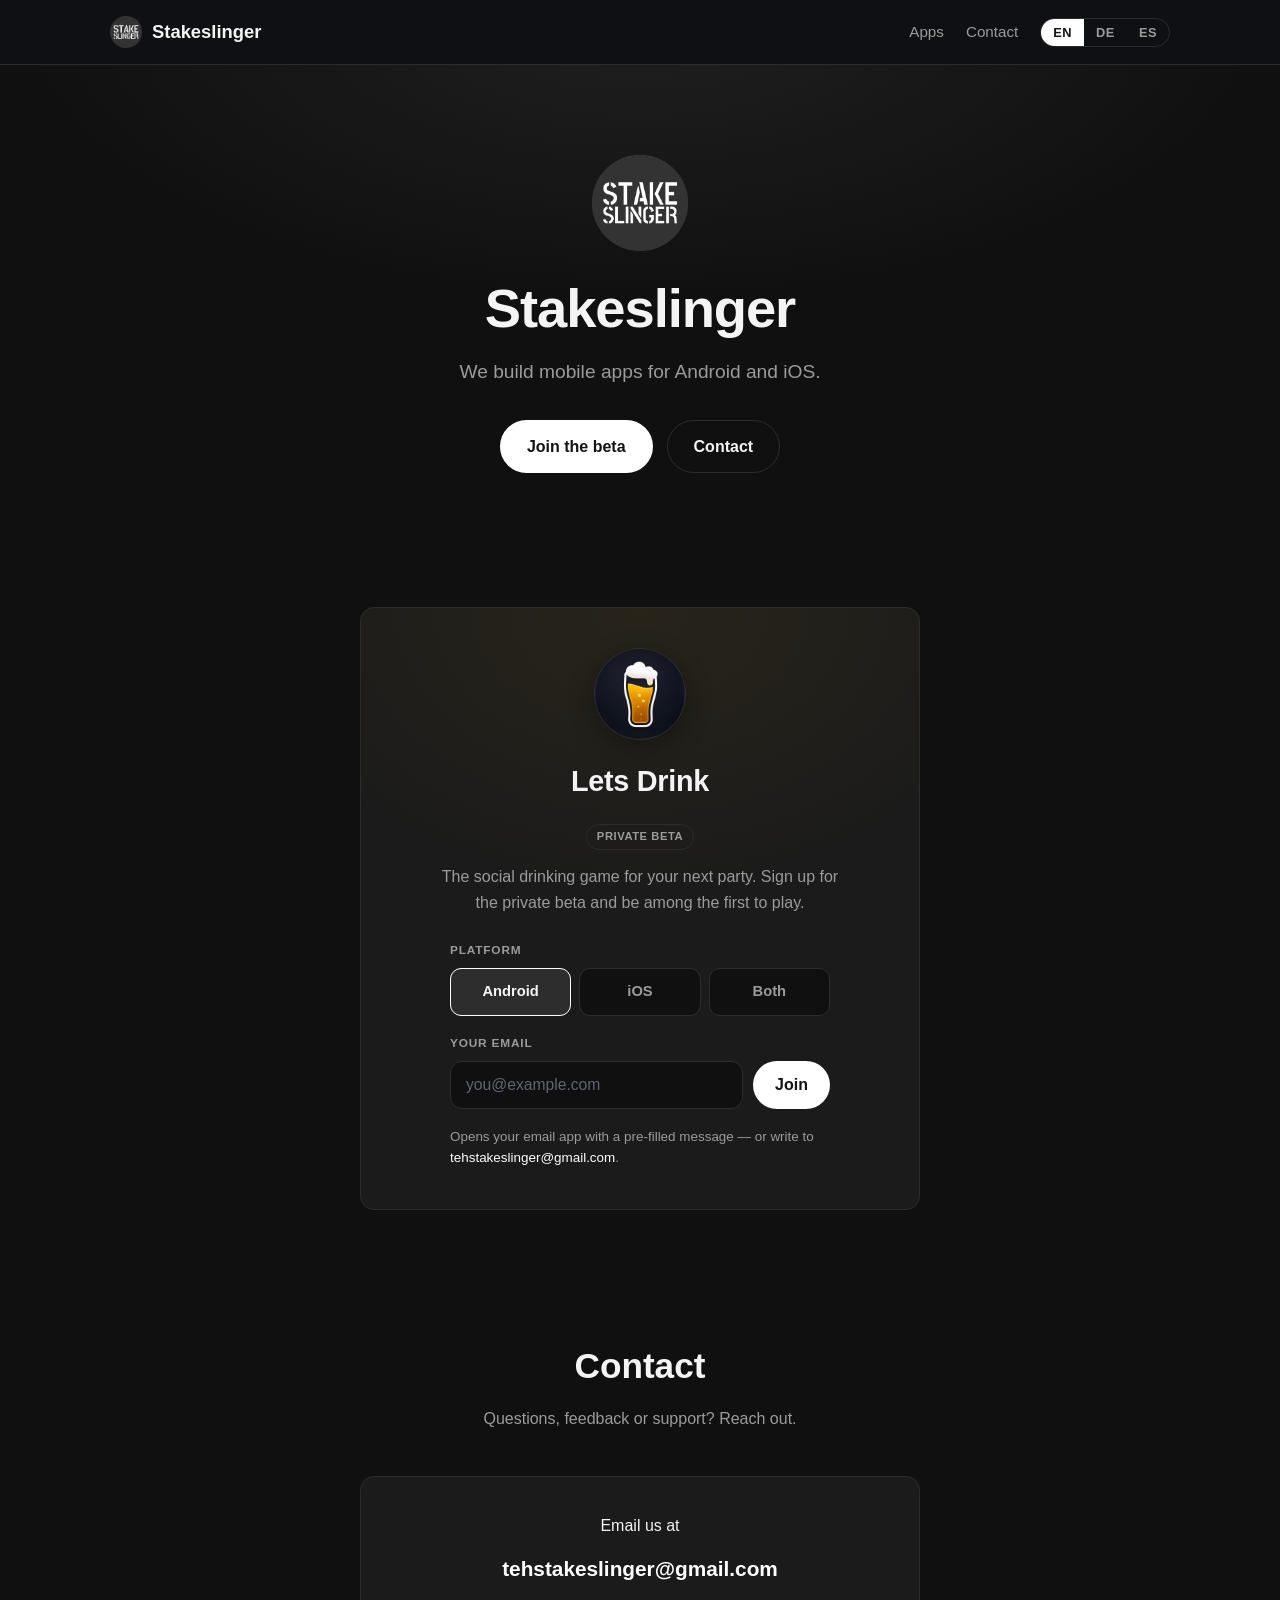
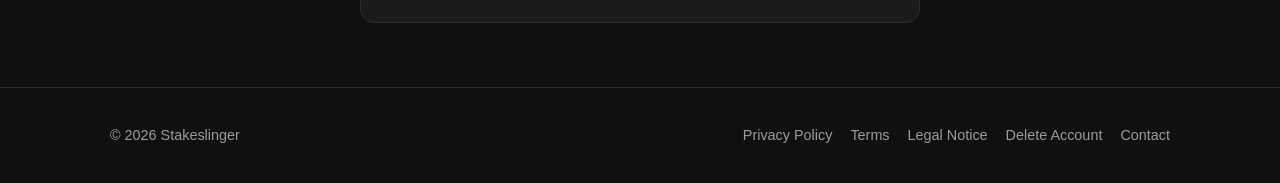
==== commit dcce653a: "modernize beta + delete-account forms - beta: platform as segmented pills (Android/iOS/Both), inline" ====
--- a/index.html
+++ b/index.html
@@ -93,29 +93,33 @@
           <span data-lang="es">El juego para beber en tu próxima fiesta. Regístrate en la beta privada y sé de los primeros en jugar.</span>
         </p>
 
-        <form class="form" id="betaForm" style="margin-top:8px;">
-          <label for="beta-email">
-            <span data-lang="en">Your email *</span><span data-lang="de">Deine E-Mail *</span><span data-lang="es">Tu correo *</span>
-          </label>
-          <input type="email" id="beta-email" name="email" required autocomplete="email" placeholder="you@example.com">
-
-          <label for="beta-platform">
+        <form class="form" id="betaForm">
+          <label>
             <span data-lang="en">Platform</span><span data-lang="de">Plattform</span><span data-lang="es">Plataforma</span>
           </label>
-          <select id="beta-platform" name="platform">
-            <option value="Android">Android</option>
-            <option value="iOS">iOS</option>
-            <option value="Both">Android + iOS</option>
-          </select>
+          <div class="segment">
+            <input type="radio" id="pf-and" name="platform" value="Android" checked>
+            <label for="pf-and">Android</label>
+            <input type="radio" id="pf-ios" name="platform" value="iOS">
+            <label for="pf-ios">iOS</label>
+            <input type="radio" id="pf-both" name="platform" value="Android + iOS">
+            <label for="pf-both"><span data-lang="en">Both</span><span data-lang="de">Beide</span><span data-lang="es">Ambos</span></label>
+          </div>
 
-          <button type="submit" class="btn btn-primary">
-            <span data-lang="en">Join the beta</span><span data-lang="de">Beta beitreten</span><span data-lang="es">Unirme a la beta</span>
-          </button>
+          <label for="beta-email">
+            <span data-lang="en">Your email</span><span data-lang="de">Deine E-Mail</span><span data-lang="es">Tu correo</span>
+          </label>
+          <div class="field-inline">
+            <input type="email" id="beta-email" name="email" required autocomplete="email" placeholder="you@example.com">
+            <button type="submit" class="btn btn-primary">
+              <span data-lang="en">Join</span><span data-lang="de">Beitreten</span><span data-lang="es">Unirme</span>
+            </button>
+          </div>
 
           <p class="note">
-            <span data-lang="en">This opens your email app with a pre-filled message. If it doesn't, email us at </span>
-            <span data-lang="de">Dies öffnet deine E-Mail-App mit vorausgefüllter Nachricht. Falls nicht, schreib an </span>
-            <span data-lang="es">Esto abre tu app de correo con un mensaje predefinido. Si no funciona, escríbenos a </span>
+            <span data-lang="en">Opens your email app with a pre-filled message — or write to </span>
+            <span data-lang="de">Öffnet deine E-Mail-App mit vorausgefüllter Nachricht — oder schreib an </span>
+            <span data-lang="es">Abre tu app de correo con un mensaje predefinido — o escríbenos a </span>
             <a href="mailto:tehstakeslinger@gmail.com?subject=Lets%20Drink%20Beta%20signup">tehstakeslinger@gmail.com</a>.
           </p>
         </form>
@@ -159,7 +163,8 @@
     document.getElementById("betaForm").addEventListener("submit", function (e) {
       e.preventDefault();
       var email = document.getElementById("beta-email").value || "(not provided)";
-      var platform = document.getElementById("beta-platform").value || "(not specified)";
+      var pf = document.querySelector('input[name="platform"]:checked');
+      var platform = pf ? pf.value : "(not specified)";
       var subject = "Lets Drink Beta signup";
       var body =
         "Lets Drink — private beta signup\n\n" +
--- a/css/style.css
+++ b/css/style.css
@@ -25,6 +25,7 @@
   color: var(--text);
   line-height: 1.6;
   -webkit-font-smoothing: antialiased;
+  overflow-x: hidden;
 }
 
 a { color: var(--accent); text-decoration: none; }
@@ -224,6 +225,53 @@
 }
 .form .note { color: var(--text-dim); font-size: 0.84rem; margin-top: 18px; line-height: 1.55; }
 
+/* inline email + button row */
+.field-inline { display: flex; gap: 10px; align-items: stretch; }
+.field-inline input { flex: 1; min-width: 0; }
+.field-inline .btn { width: auto; margin-top: 0; white-space: nowrap; padding: 14px 22px; }
+
+/* segmented control (radio pills) */
+.segment { display: flex; gap: 8px; margin-top: 0; }
+.segment input { position: absolute; opacity: 0; width: 0; height: 0; pointer-events: none; }
+.segment label {
+  flex: 1; margin: 0; text-align: center; padding: 11px 8px; cursor: pointer;
+  border: 1px solid var(--border); border-radius: 11px; background: var(--bg);
+  color: var(--text-dim); font-size: 0.92rem; font-weight: 600;
+  text-transform: none; letter-spacing: 0; transition: all 0.15s ease;
+}
+.segment label:hover { border-color: var(--text-dim); color: var(--text); }
+.segment input:checked + label { border-color: var(--accent); background: rgba(255,255,255,0.08); color: var(--text); }
+.segment input:focus-visible + label { box-shadow: 0 0 0 3px rgba(255,255,255,0.12); }
+
+/* form inside a distinct card */
+.form-card {
+  background: var(--bg-card); border: 1px solid var(--border);
+  border-radius: var(--radius); padding: 30px 28px;
+}
+.form-card .form { margin-top: 0; max-width: none; }
+.form-card h3 { font-size: 1.15rem; margin-bottom: 6px; }
+.form-card > p.hint { color: var(--text-dim); font-size: 0.92rem; margin-bottom: 6px; }
+
+/* beta card accent */
+.app-solo {
+  background:
+    radial-gradient(120% 80% at 50% 0%, rgba(245,179,1,0.06), transparent 60%),
+    var(--bg-card);
+}
+.app-solo .form { max-width: 380px; }
+
+/* ---------- Delete-account two-column layout ---------- */
+.dl-grid { display: grid; grid-template-columns: 1fr 0.9fr; gap: 40px; align-items: start; }
+.dl-info .eyebrow, .legal .eyebrow {
+  display: inline-block; font-size: 0.74rem; font-weight: 700; letter-spacing: 0.09em;
+  text-transform: uppercase; color: var(--text-dim); margin-bottom: 12px;
+}
+.dl-info .item { margin-bottom: 22px; }
+.dl-info .item h2 { font-size: 1.05rem; margin: 0 0 6px; text-align: left; }
+.dl-info .item p, .dl-info .item li { color: var(--text-dim); }
+.dl-info ul { padding-left: 20px; margin-top: 4px; }
+.dl-form { position: sticky; top: 88px; }
+
 /* ---------- i18n visibility ---------- */
 [data-lang] { display: none; }
 html[lang="en"] [data-lang="en"] { display: revert; }
@@ -235,9 +283,19 @@
 html[lang="es"] span[data-lang="es"] { display: inline; }
 
 /* ---------- Responsive ---------- */
+@media (max-width: 860px) {
+  .dl-grid { grid-template-columns: 1fr; gap: 28px; }
+  .dl-form { position: static; }
+}
 @media (max-width: 820px) {
   .grid-3 { grid-template-columns: 1fr; }
   .grid-2 { grid-template-columns: 1fr; }
   .nav-links { gap: 14px; }
   .nav-links a.hide-mobile { display: none; }
 }
+@media (max-width: 520px) {
+  .field-inline { flex-direction: column; }
+  .field-inline .btn { width: 100%; }
+  .app-solo { padding: 32px 22px; }
+  .form-card { padding: 24px 20px; }
+}
